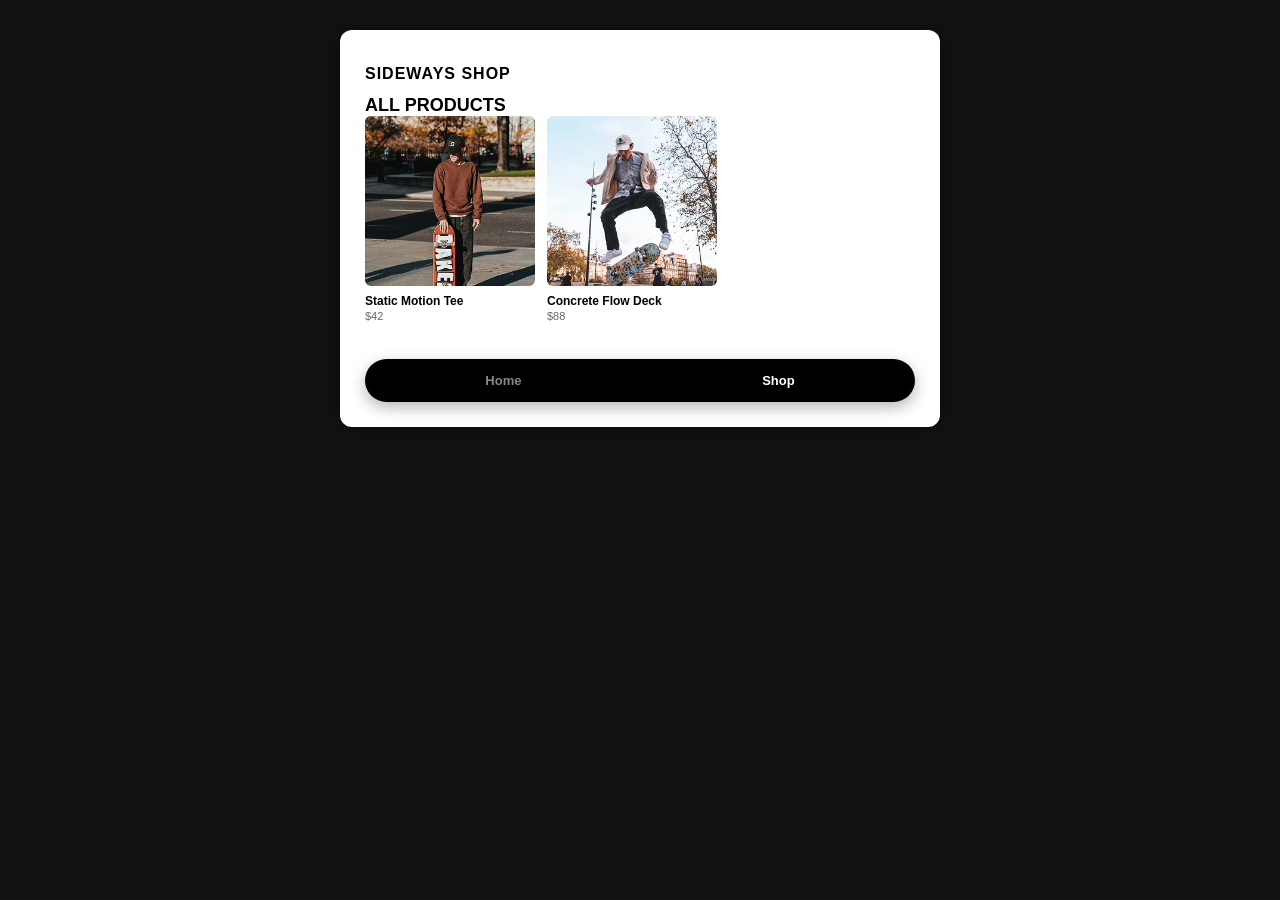
==== page2.html @ 1b43d0b8 "Initial clothing app commit" ====
<!DOCTYPE html>
<html lang="en">
<head>
    <meta charset="UTF-8">
    <meta name="viewport" content="width=device-width, initial-scale=1.0">
    <title>Shop - Mobile Clothing App</title>
    <link rel="stylesheet" href="styles.css">
</head>
<body>
    <div class="app-container">
        <header class="app-header">
            <span class="logo-text">SIDEWAYS SHOP</span>
        </header>

        <h2 class="section-title">ALL PRODUCTS</h2>

        <div class="product-scroll" style="flex-wrap: wrap;">
            <div class="product-card">
                <div class="img-wrapper">
                    <img src="images/Image (Static Motion Tee).png" alt="Static Motion Tee">
                </div>
                <div class="card-info">
                    <h3>Static Motion Tee</h3>
                    <p class="price">$42</p>
                </div>
            </div>

            <div class="product-card">
                <div class="img-wrapper">
                    <img src="images/Image (Concrete Flow Deck).png" alt="Concrete Flow Deck">
                </div>
                <div class="card-info">
                    <h3>Concrete Flow Deck</h3>
                    <p class="price">$88</p>
                </div>
            </div>
        </div>

        <nav class="bottom-nav">
            <a href="index.html" class="nav-item">Home</a>
            <a href="page2.html" class="nav-item active">Shop</a>
        </nav>
    </div>
</body>
</html>
---- styles.css ----
* {
    box-sizing: border-box;
}

body {
    margin: 0;
    padding: 0;
    background-color: #121212; /* Dark ambient background for desktop view */
    font-family: Arial, Helvetica, sans-serif;
}

/* Mobile-First Main Container */
.app-container {
    width: 100%;
    max-width: 420px; /* Standard mobile app viewport width */
    margin: 0 auto;
    background-color: #FFFFFF;
    padding: 15px;
    min-height: 100vh;
    box-shadow: 0 0 20px rgba(0, 0, 0, 0.4);
    transition: all 0.3s ease;
}

/* Tablet & iPad Viewport */
@media (min-width: 768px) {
    .app-container {
        max-width: 600px;
        padding: 25px;
        border-radius: 12px;
        margin: 30px auto;
        min-height: auto;
    }

    .hero-title {
        font-size: 36px !important;
    }

    .product-card {
        min-width: 170px !important;
    }
}

/* Header */
.app-header {
    padding: 10px 0;
    font-weight: 900;
    font-size: 16px;
    letter-spacing: 1px;
}

/* Hero Section */
.hero-card {
    position: relative;
    border-radius: 8px;
    overflow: hidden;
    margin-bottom: 15px;
}

.hero-img {
    width: 100%;
    height: 340px;
    object-fit: cover;
    display: block;
}

.hero-content {
    position: absolute;
    bottom: 20px;
    left: 20px;
    color: #FFFFFF;
}

.sub-tag {
    font-size: 10px;
    letter-spacing: 1px;
    opacity: 0.8;
}

.hero-title {
    font-size: 28px;
    line-height: 1.0;
    font-weight: 900;
    margin: 8px 0 15px 0;
}

.shop-button {
    display: inline-block;
    background-color: #FFFFFF;
    color: #000000;
    text-decoration: none;
    padding: 10px 18px;
    font-size: 13px;
    font-weight: bold;
    border-radius: 4px;
}

/* Filter Tags */
.filter-tags {
    display: flex;
    gap: 8px;
    margin-bottom: 20px;
    overflow-x: auto;
}

.tag {
    background: #F0F0F0;
    border: none;
    padding: 8px 16px;
    border-radius: 20px;
    font-size: 12px;
    font-weight: bold;
    cursor: pointer;
    white-space: nowrap;
}

.tag.active {
    background: #000000;
    color: #FFFFFF;
}

/* Section Headers */
.section-header {
    display: flex;
    justify-content: space-between;
    align-items: flex-end;
    margin-bottom: 12px;
}

.tag-small {
    font-size: 10px;
    color: #1A52EE;
    font-weight: bold;
}

.section-title {
    font-size: 18px;
    font-weight: 900;
    margin: 2px 0 0 0;
}

.view-all {
    font-size: 11px;
    color: #666;
    text-decoration: none;
}

/* Touch-Friendly Horizontal Scroll for Mobile */
.product-scroll {
    display: flex;
    gap: 12px;
    overflow-x: auto;
    padding-bottom: 12px;
    margin-bottom: 25px;
    -webkit-overflow-scrolling: touch; /* Smooth touch scrolling on iOS */
}

.product-card {
    min-width: 140px;
    flex-shrink: 0;
}

.img-wrapper {
    position: relative;
    height: 170px;
    background-color: #F0F0F0;
    border-radius: 6px;
    overflow: hidden;
}

.img-wrapper img {
    width: 100%;
    height: 100%;
    object-fit: cover;
}

.badge {
    position: absolute;
    top: 8px;
    left: 8px;
    background: #000;
    color: #fff;
    font-size: 8px;
    padding: 3px 6px;
    border-radius: 2px;
    font-weight: bold;
}

.badge.blue {
    background: #1A52EE;
}

.card-info h3 {
    font-size: 12px;
    margin: 8px 0 2px 0;
}

.card-info .price {
    font-size: 11px;
    color: #666;
    margin: 0;
}

/* Banners */
.blue-banner {
    background-color: #1A52EE;
    color: #FFFFFF;
    padding: 20px;
    border-radius: 6px;
    display: flex;
    justify-content: space-between;
    align-items: flex-end;
    margin-bottom: 20px;
}

.banner-sub {
    font-size: 10px;
    letter-spacing: 1px;
}

.banner-title {
    font-size: 22px;
    margin: 4px 0 0 0;
    font-weight: 900;
}

.banner-count {
    font-size: 12px;
    font-weight: bold;
}

/* Fit Grid */
.fit-section {
    display: grid;
    grid-template-columns: 1fr 1fr;
    gap: 10px;
    margin-bottom: 25px;
}

.fit-card.dark {
    background: #000000;
    color: #FFFFFF;
    padding: 15px;
    border-radius: 6px;
}

.fit-sub {
    font-size: 8px;
    color: #1A52EE;
    font-weight: bold;
}

.fit-card.dark h2 {
    font-size: 16px;
    line-height: 1.1;
    margin: 8px 0;
}

.fit-card.dark p {
    font-size: 10px;
    color: #AAA;
    line-height: 1.3;
}

.fit-btn {
    background: #FFFFFF;
    border: none;
    font-size: 10px;
    font-weight: bold;
    padding: 8px 12px;
    border-radius: 4px;
    margin-top: 10px;
    cursor: pointer;
}

.fit-card.image-card {
    position: relative;
    border-radius: 6px;
    overflow: hidden;
}

.fit-card.image-card img {
    width: 100%;
    height: 100%;
    object-fit: cover;
}

.image-tag {
    position: absolute;
    bottom: 8px;
    left: 8px;
    background: #FF4D00;
    color: #FFF;
    font-size: 7px;
    font-weight: bold;
    padding: 3px 6px;
    border-radius: 2px;
}

/* Fixed Bottom Navigation */
.bottom-nav {
    position: sticky;
    bottom: 10px;
    display: flex;
    justify-content: space-around;
    background-color: #000000;
    padding: 14px 0;
    border-radius: 30px;
    box-shadow: 0 5px 15px rgba(0,0,0,0.3);
}

.nav-item {
    color: #888888;
    text-decoration: none;
    font-size: 13px;
    font-weight: bold;
}

.nav-item.active {
    color: #FFFFFF;
}
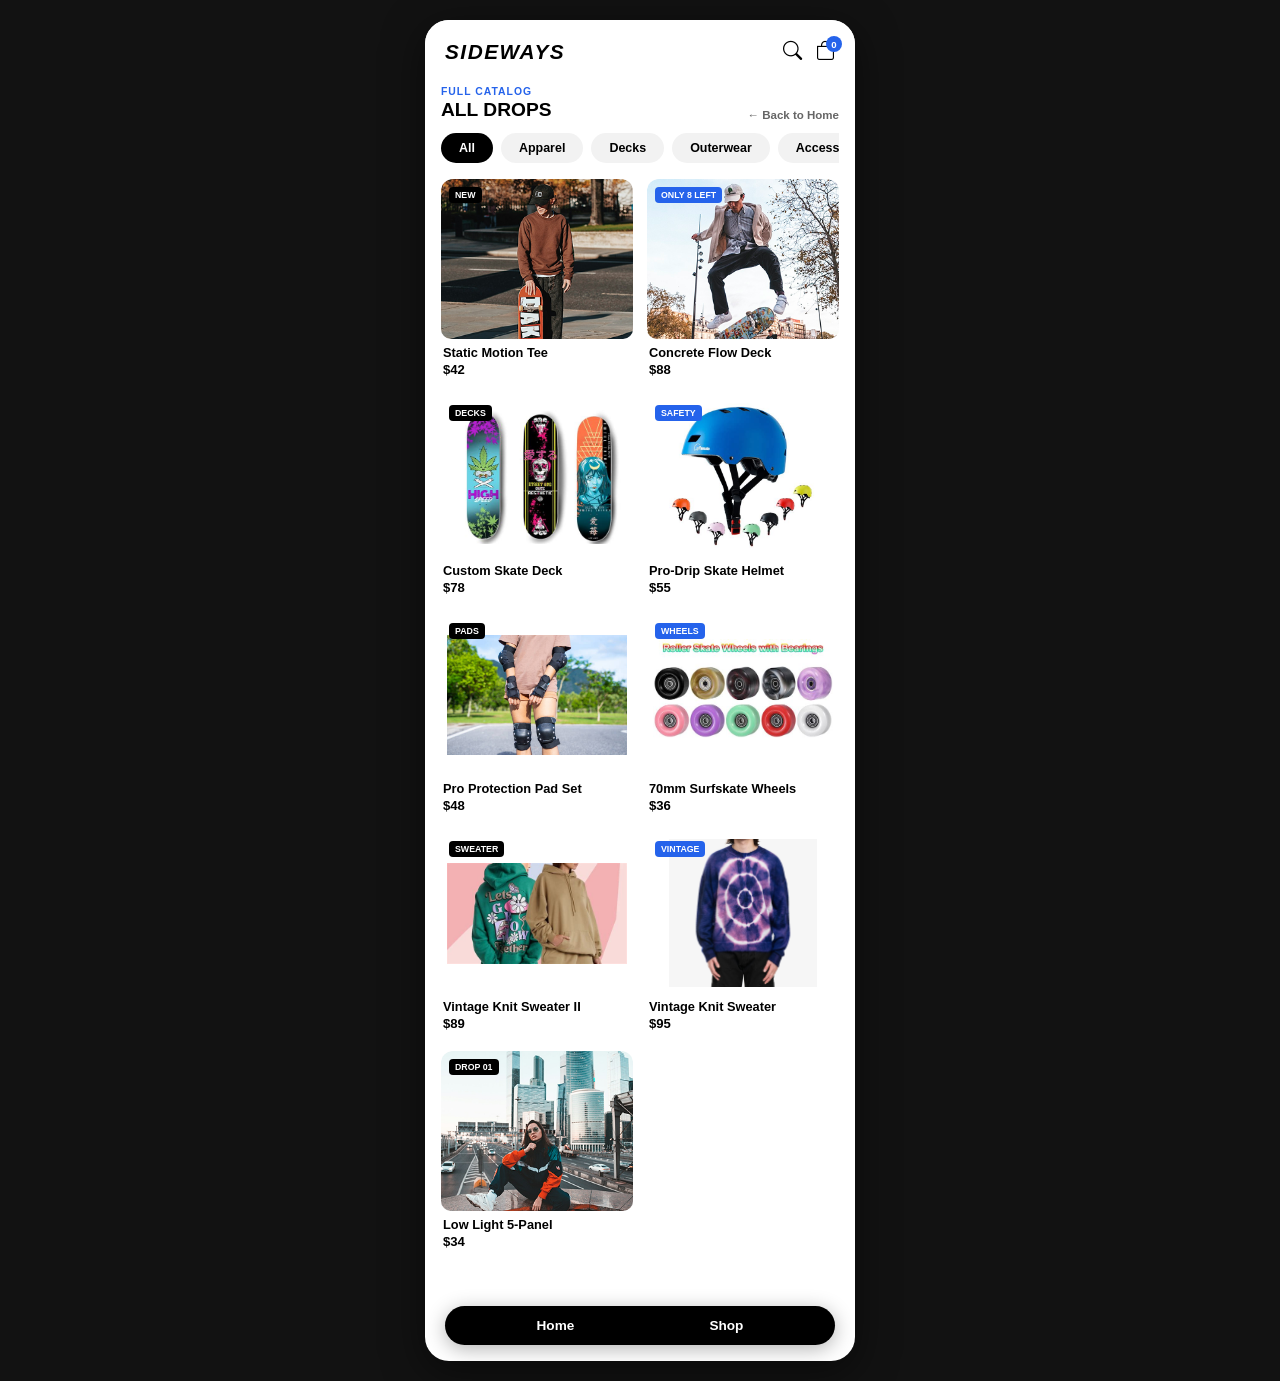
==== commit ef0c288f: "Update shop products, styling, and grid layout" ====
--- a/page2.html
+++ b/page2.html
@@ -3,43 +3,319 @@
 <head>
     <meta charset="UTF-8">
     <meta name="viewport" content="width=device-width, initial-scale=1.0">
-    <title>Shop - Mobile Clothing App</title>
-    <link rel="stylesheet" href="styles.css">
+    <title>SIDEWAYS | Full Shop Catalog</title>
+    <!-- Icons -->
+    <link rel="stylesheet" href="https://cdn.jsdelivr.net/npm/bootstrap-icons@1.11.3/font/bootstrap-icons.min.css">
+    <!-- CSS Link -->
+    <link rel="stylesheet" href="styles/index.css">
 </head>
 <body>
+
     <div class="app-container">
+        
+        <!-- Header -->
         <header class="app-header">
-            <span class="logo-text">SIDEWAYS SHOP</span>
+            <a href="index.html" class="logo-text">SIDEWAYS</a>
+            <div class="header-actions">
+                <button class="icon-btn" id="searchBtn" aria-label="Search"><i class="bi bi-search"></i></button>
+                <button class="icon-btn" id="cartBtn" aria-label="Cart">
+                    <i class="bi bi-bag"></i>
+                    <span class="cart-badge" id="cartCount">0</span>
+                </button>
+            </div>
         </header>
 
-        <h2 class="section-title">ALL PRODUCTS</h2>
-
-        <div class="product-scroll" style="flex-wrap: wrap;">
-            <div class="product-card">
-                <div class="img-wrapper">
-                    <img src="images/Image (Static Motion Tee).png" alt="Static Motion Tee">
-                </div>
-                <div class="card-info">
-                    <h3>Static Motion Tee</h3>
-                    <p class="price">$42</p>
-                </div>
-            </div>
-
-            <div class="product-card">
-                <div class="img-wrapper">
-                    <img src="images/Image (Concrete Flow Deck).png" alt="Concrete Flow Deck">
-                </div>
-                <div class="card-info">
-                    <h3>Concrete Flow Deck</h3>
-                    <p class="price">$88</p>
-                </div>
+        <!-- Section Header -->
+        <div class="section-container">
+            <div class="section-header">
+                <div>
+                    <span class="tag-small">FULL CATALOG</span>
+                    <h2 class="section-title">ALL DROPS</h2>
+                </div>
+                <a href="index.html" class="view-all">&larr; Back to Home</a>
+            </div>
+
+            <!-- Filter Categories -->
+            <div class="filter-tags">
+                <button class="tag active" data-category="All">All</button>
+                <button class="tag" data-category="Apparel">Apparel</button>
+                <button class="tag" data-category="Decks">Decks</button>
+                <button class="tag" data-category="Outerwear">Outerwear</button>
+                <button class="tag" data-category="Accessories">Accessories</button>
+            </div>
+
+            <!-- Product Grid -->
+            <div class="product-grid">
+                
+                <!-- 1. APPAREL: Static Motion Tee -->
+                <div class="product-card" 
+                     data-category="Apparel" 
+                     data-name="Static Motion Tee" 
+                     data-price="42"
+                     data-sizes="XS,S,M,L,XL,XXL"
+                     data-measurements="Chest (Pit-to-Pit): 22 in | Length: 28 in">
+                    <div class="img-wrapper">
+                        <img src="images/Image (Static Motion Tee).png" alt="Static Motion Tee">
+                        <span class="badge">NEW</span>
+                    </div>
+                    <div class="card-info">
+                        <h3>Static Motion Tee</h3>
+                        <p class="price">$42</p>
+                    </div>
+                </div>
+
+                <!-- 2. DECK 1: Concrete Flow Deck -->
+                <div class="product-card" 
+                     data-category="Decks" 
+                     data-name="Concrete Flow Deck" 
+                     data-price="88"
+                     data-sizes="8.0,8.25,8.5"
+                     data-measurements="Width: 8.25 in | Length: 31.8 in | 7-Ply Canadian Maple">
+                    <div class="img-wrapper">
+                        <img src="images/Image (Concrete Flow Deck).png" alt="Concrete Flow Deck">
+                        <span class="badge blue">ONLY 8 LEFT</span>
+                    </div>
+                    <div class="card-info">
+                        <h3>Concrete Flow Deck</h3>
+                        <p class="price">$88</p>
+                    </div>
+                </div>
+
+                <!-- 3. DECK 2: Custom Skate Deck -->
+                <div class="product-card" 
+                     data-category="Decks" 
+                     data-name="Custom Skate Deck" 
+                     data-price="78"
+                     data-sizes="8.125,8.25,8.5"
+                     data-measurements="Width: 8.25 in | Length: 32 in | High Concave">
+                    <div class="img-wrapper contain">
+                        <img src="images/Skate-decks.jpg" alt="Custom Skate Deck">
+                        <span class="badge">DECKS</span>
+                    </div>
+                    <div class="card-info">
+                        <h3>Custom Skate Deck</h3>
+                        <p class="price">$78</p>
+                    </div>
+                </div>
+
+                <!-- 4. ACCESSORY 1: Pro-Drip Skate Helmet -->
+                <div class="product-card" 
+                     data-category="Accessories" 
+                     data-name="Pro-Drip Skate Helmet" 
+                     data-price="55"
+                     data-sizes="S/M,L/XL"
+                     data-measurements="S/M: 54-58cm | L/XL: 58-62cm (ABS Shell + EPS Foam)">
+                    <div class="img-wrapper contain">
+                        <img src="images/helmet.jpg" alt="Pro-Drip Skate Helmet">
+                        <span class="badge blue">SAFETY</span>
+                    </div>
+                    <div class="card-info">
+                        <h3>Pro-Drip Skate Helmet</h3>
+                        <p class="price">$55</p>
+                    </div>
+                </div>
+
+                <!-- 5. ACCESSORY 2: Protection Pad Set -->
+                <div class="product-card" 
+                     data-category="Accessories" 
+                     data-name="Pro Protection Pad Set" 
+                     data-price="48"
+                     data-sizes="S,M,L,XL"
+                     data-measurements="Includes Knee Pads, Elbow Pads & Wrist Guards">
+                    <div class="img-wrapper contain">
+                        <img src="images/pads-set.jpg" alt="Pro Protection Pad Set">
+                        <span class="badge">PADS</span>
+                    </div>
+                    <div class="card-info">
+                        <h3>Pro Protection Pad Set</h3>
+                        <p class="price">$48</p>
+                    </div>
+                </div>
+
+                <!-- 6. ACCESSORY 3: Surfskate Wheels -->
+                <div class="product-card" 
+                     data-category="Accessories" 
+                     data-name="70mm Surfskate Wheels" 
+                     data-price="36"
+                     data-sizes="70mm / 78A,65mm / 80A"
+                     data-measurements="High rebound urethane for grip and carving">
+                    <div class="img-wrapper contain">
+                        <img src="images/Surfskate-Wheels.jpg" alt="70mm Surfskate Wheels">
+                        <span class="badge blue">WHEELS</span>
+                    </div>
+                    <div class="card-info">
+                        <h3>70mm Surfskate Wheels</h3>
+                        <p class="price">$36</p>
+                    </div>
+                </div>
+
+                <!-- 7. OUTERWEAR 1: Vintage Knit Sweater II -->
+                <div class="product-card" 
+                     data-category="Outerwear" 
+                     data-name="Vintage Knit Sweater II" 
+                     data-price="89"
+                     data-sizes="S,M,L,XL"
+                     data-measurements="Chest: 22.5 in | Length: 27.5 in | Heavy Cotton Knit">
+                    <div class="img-wrapper contain">
+                        <img src="images/Sweater2.jpg" alt="Vintage Knit Sweater II">
+                        <span class="badge">SWEATER</span>
+                    </div>
+                    <div class="card-info">
+                        <h3>Vintage Knit Sweater II</h3>
+                        <p class="price">$89</p>
+                    </div>
+                </div>
+
+                <!-- 8. OUTERWEAR 2: Vintage Knit Sweater -->
+                <div class="product-card" 
+                     data-category="Outerwear" 
+                     data-name="Vintage Knit Sweater" 
+                     data-price="95"
+                     data-sizes="S,M,L,XL"
+                     data-measurements="Chest: 23 in | Length: 27 in | 100% Wool">
+                    <div class="img-wrapper contain">
+                        <img src="images/Sweater.jpg" alt="Vintage Knit Sweater">
+                        <span class="badge blue">VINTAGE</span>
+                    </div>
+                    <div class="card-info">
+                        <h3>Vintage Knit Sweater</h3>
+                        <p class="price">$95</p>
+                    </div>
+                </div>
+
+                <!-- 9. ACCESSORY 4: Low Light 5-Panel Hat -->
+                <div class="product-card" 
+                     data-category="Accessories" 
+                     data-name="Low Light 5-Panel" 
+                     data-price="34"
+                     data-sizes="One Size"
+                     data-measurements="Adjustable Strapback (54cm - 61cm)">
+                    <div class="img-wrapper">
+                        <img src="images/Image (Low Light 5-Panel).png" alt="Low Light 5-Panel">
+                        <span class="badge">DROP 01</span>
+                    </div>
+                    <div class="card-info">
+                        <h3>Low Light 5-Panel</h3>
+                        <p class="price">$34</p>
+                    </div>
+                </div>
+
             </div>
         </div>
 
+        <!-- Floating Nav Pill -->
         <nav class="bottom-nav">
             <a href="index.html" class="nav-item">Home</a>
-            <a href="page2.html" class="nav-item active">Shop</a>
+            <a href="javascript:void(0)" class="nav-item active" id="shopNavTrigger">Shop</a>
         </nav>
+
     </div>
+
+    <!-- PRODUCT DETAIL MODAL SHEET -->
+    <div class="modal-overlay" id="productDetailModal">
+        <div class="modal-sheet">
+            <div class="modal-header">
+                <span class="modal-category-tag">Product Overview</span>
+                <button class="modal-close" id="closeProdModal">&times;</button>
+            </div>
+
+            <div class="modal-body-content">
+                <div class="modal-banner">
+                    <img id="modalProdImg" src="" alt="Product Image">
+                </div>
+
+                <div class="modal-info-header">
+                    <div>
+                        <h2 id="modalProdName"></h2>
+                        <span id="modalProdPrice"></span>
+                    </div>
+                </div>
+
+                <div class="modal-size-section">
+                    <label>Select Size</label>
+                    <div id="sizePillContainer" class="pill-container"></div>
+                </div>
+
+                <div class="measurement-box">
+                    <label><i class="bi bi-ruler me-1"></i> Garment Measurements</label>
+                    <p id="modalProdMeasurements"></p>
+                </div>
+
+                <button class="checkout-btn" id="addToBagBtn">ADD TO BASKET</button>
+            </div>
+        </div>
+    </div>
+
+    <!-- CART & CHECKOUT MODAL DRAWER -->
+    <div class="modal-overlay" id="cartModal">
+        <div class="modal-sheet">
+            <div class="modal-header">
+                <h3 id="modalHeading">YOUR BASKET</h3>
+                <button class="modal-close" id="closeCart">&times;</button>
+            </div>
+
+            <!-- Basket Items View -->
+            <div id="basketView">
+                <div class="cart-body" id="cartBody">
+                    <p class="empty-msg">Your shopping bag is empty. Click any item to select size and add it!</p>
+                </div>
+                <div class="cart-footer">
+                    <div class="subtotal">
+                        <span>Subtotal</span>
+                        <strong id="cartSubtotal">$0.00</strong>
+                    </div>
+                    <button class="checkout-btn" id="proceedCheckoutBtn">PROCEED TO CHECKOUT</button>
+                </div>
+            </div>
+
+            <!-- Checkout Form View -->
+            <div id="checkoutFormView" style="display: none; padding-top: 12px;">
+                <p style="font-size: 0.8rem; color: #666; margin-bottom: 12px; font-weight: 700;">Ready to purchase?</p>
+                <form id="checkoutForm" style="display: flex; flex-direction: column; gap: 10px;">
+                    <div>
+                        <label style="font-size: 0.72rem; font-weight: 700; display: block; margin-bottom: 2px;">Full Name</label>
+                        <input type="text" id="custName" required placeholder="John Doe" style="width: 100%; padding: 8px; border: 1px solid #ccc; border-radius: 6px; font-size: 0.8rem;">
+                    </div>
+                    <div>
+                        <label style="font-size: 0.72rem; font-weight: 700; display: block; margin-bottom: 2px;">Delivery Address</label>
+                        <input type="text" id="custAddress" required placeholder="123 Street Name, City" style="width: 100%; padding: 8px; border: 1px solid #ccc; border-radius: 6px; font-size: 0.8rem;">
+                    </div>
+                    <div>
+                        <label style="font-size: 0.72rem; font-weight: 700; display: block; margin-bottom: 2px;">Card Number</label>
+                        <input type="text" id="custCard" required placeholder="4532 •••• •••• 8890" maxlength="19" style="width: 100%; padding: 8px; border: 1px solid #ccc; border-radius: 6px; font-size: 0.8rem;">
+                    </div>
+                    <div style="display: flex; gap: 10px;">
+                        <div style="flex: 1;">
+                            <label style="font-size: 0.72rem; font-weight: 700; display: block; margin-bottom: 2px;">Expiry Date</label>
+                            <input type="text" id="custExp" required placeholder="MM/YY" maxlength="5" style="width: 100%; padding: 8px; border: 1px solid #ccc; border-radius: 6px; font-size: 0.8rem;">
+                        </div>
+                        <div style="flex: 1;">
+                            <label style="font-size: 0.72rem; font-weight: 700; display: block; margin-bottom: 2px;">CVC</label>
+                            <input type="text" id="custCvc" required placeholder="123" maxlength="4" style="width: 100%; padding: 8px; border: 1px solid #ccc; border-radius: 6px; font-size: 0.8rem;">
+                        </div>
+                    </div>
+                    <div style="margin-top: 10px; border-top: 1px solid #eee; padding-top: 10px;">
+                        <div class="subtotal" style="margin-bottom: 10px;">
+                            <span>Total Due</span>
+                            <strong id="formTotalAmount">$0.00</strong>
+                        </div>
+                        <button type="submit" class="checkout-btn" style="background: #2563eb;">PAY NOW</button>
+                        <button type="button" id="backToBasketBtn" style="width: 100%; background: none; border: none; color: #666; margin-top: 8px; font-size: 0.75rem; cursor: pointer;">&larr; Back to Basket</button>
+                    </div>
+                </form>
+            </div>
+
+            <!-- Success Confirmation Screen -->
+            <div id="orderSuccessView" style="display: none; text-align: center; padding: 24px 10px;">
+                <i class="bi bi-check-circle-fill" style="font-size: 2.5rem; color: #2563eb;"></i>
+                <h3 style="margin-top: 10px; font-size: 1.1rem;">ORDER CONFIRMED!</h3>
+                <p style="font-size: 0.8rem; color: #666; margin-top: 6px;">Thank you for your purchase. We are preparing your order for shipment.</p>
+                <button id="finishOrderBtn" class="checkout-btn" style="margin-top: 16px;">CONTINUE SHOPPING</button>
+            </div>
+
+        </div>
+    </div>
+
+    <script src="scripts/index.js"></script>
 </body>
 </html>
--- a/styles/index.css
+++ b/styles/index.css
@@ -0,0 +1,617 @@
+:root {
+    --bg-outer: #121212;
+    --bg-app: #ffffff;
+    --card-bg: #f8f8f8;
+    --text-main: #000000;
+    --text-muted: #666666;
+    --border-color: #eeeeee;
+    --accent-blue: #2563eb;
+    --tag-inactive: #f2f2f2;
+    --tag-active: #000000;
+    --pill-nav-bg: #000000;
+}
+
+* {
+    box-sizing: border-box;
+    margin: 0;
+    padding: 0;
+    font-family: 'Inter', -apple-system, BlinkMacSystemFont, 'Segoe UI', Roboto, sans-serif;
+    -webkit-tap-highlight-color: transparent;
+}
+
+body {
+    background-color: var(--bg-outer);
+    color: var(--text-main);
+    display: flex;
+    justify-content: center;
+    align-items: flex-start;
+    min-height: 100vh;
+    padding: 20px 0;
+}
+
+/* APP CONTAINER */
+.app-container {
+    width: 100%;
+    max-width: 430px;
+    background-color: var(--bg-app);
+    min-height: 880px;
+    border-radius: 24px;
+    position: relative;
+    padding-bottom: 90px;
+    overflow: hidden;
+    box-shadow: 0 10px 40px rgba(0, 0, 0, 0.5);
+}
+
+/* HEADER */
+.app-header {
+    padding: 20px 20px 12px 20px;
+    display: flex;
+    align-items: center;
+    justify-content: space-between;
+    background: var(--bg-app);
+}
+
+.logo-text {
+    font-weight: 900;
+    font-size: 1.3rem;
+    letter-spacing: 1.5px;
+    text-transform: uppercase;
+    font-style: italic;
+    color: var(--text-main);
+    text-decoration: none;
+}
+
+.header-actions {
+    display: flex;
+    align-items: center;
+    gap: 14px;
+}
+
+.icon-btn {
+    background: none;
+    border: none;
+    color: var(--text-main);
+    font-size: 1.2rem;
+    cursor: pointer;
+    position: relative;
+}
+
+.cart-badge {
+    position: absolute;
+    top: -5px;
+    right: -7px;
+    background: var(--accent-blue);
+    color: #ffffff;
+    font-size: 0.6rem;
+    font-weight: 800;
+    width: 16px;
+    height: 16px;
+    border-radius: 50%;
+    display: flex;
+    align-items: center;
+    justify-content: center;
+}
+
+/* CATALOG HEADERS & FILTERS */
+.section-container {
+    padding: 10px 16px 16px 16px;
+}
+
+.section-header {
+    display: flex;
+    justify-content: space-between;
+    align-items: flex-end;
+    margin-bottom: 12px;
+}
+
+.tag-small {
+    font-size: 0.65rem;
+    font-weight: 800;
+    color: var(--accent-blue);
+    letter-spacing: 1px;
+    display: block;
+    margin-bottom: 2px;
+}
+
+.section-title {
+    font-size: 1.2rem;
+    font-weight: 900;
+    color: var(--text-main);
+}
+
+.view-all {
+    color: var(--text-muted);
+    font-size: 0.72rem;
+    text-decoration: none;
+    font-weight: 600;
+}
+
+.filter-tags {
+    display: flex;
+    gap: 8px;
+    padding-bottom: 16px;
+    overflow-x: auto;
+    scrollbar-width: none;
+}
+
+.filter-tags::-webkit-scrollbar {
+    display: none;
+}
+
+.tag {
+    background: var(--tag-inactive);
+    color: var(--text-main);
+    border: none;
+    padding: 8px 18px;
+    border-radius: 20px;
+    font-size: 0.78rem;
+    font-weight: 700;
+    white-space: nowrap;
+    cursor: pointer;
+    transition: all 0.2s;
+}
+
+.tag.active {
+    background: var(--tag-active);
+    color: #ffffff;
+}
+
+/* PRODUCT GRID */
+.product-grid {
+    display: grid;
+    grid-template-columns: repeat(2, 1fr);
+    gap: 14px;
+}
+
+.product-card {
+    width: 100%;
+    background: #ffffff;
+    border-radius: 12px;
+    overflow: hidden;
+    cursor: pointer;
+}
+
+.img-wrapper {
+    position: relative;
+    width: 100%;
+    height: 160px;
+    background: #f5f5f5;
+    border-radius: 10px;
+    overflow: hidden;
+    display: flex;
+    align-items: center;
+    justify-content: center;
+}
+
+.img-wrapper img {
+    width: 100%;
+    height: 100%;
+    object-fit: cover;
+}
+
+.img-wrapper.contain img {
+    object-fit: contain;
+    padding: 6px;
+    background: #ffffff;
+}
+
+.badge {
+    position: absolute;
+    top: 8px;
+    left: 8px;
+    background: #000000;
+    color: #ffffff;
+    font-size: 0.55rem;
+    font-weight: 800;
+    padding: 3px 6px;
+    border-radius: 4px;
+}
+
+.badge.blue {
+    background: var(--accent-blue);
+}
+
+.card-info {
+    padding: 6px 2px;
+}
+
+.card-info h3 {
+    font-size: 0.8rem;
+    font-weight: 700;
+    color: var(--text-main);
+    margin: 0;
+    white-space: nowrap;
+    overflow: hidden;
+    text-overflow: ellipsis;
+}
+
+.card-info .price {
+    font-size: 0.82rem;
+    font-weight: 800;
+    color: var(--text-main);
+    margin-top: 2px;
+}
+
+/* FLOATING NAV PILL */
+.bottom-nav {
+    position: absolute;
+    bottom: 16px;
+    left: 20px;
+    right: 20px;
+    background: var(--pill-nav-bg);
+    border-radius: 30px;
+    display: flex;
+    justify-content: space-around;
+    align-items: center;
+    padding: 12px 24px;
+    z-index: 90;
+    box-shadow: 0 4px 20px rgba(0, 0, 0, 0.3);
+}
+
+.nav-item {
+    color: #ffffff;
+    text-decoration: none;
+    font-size: 0.85rem;
+    font-weight: 700;
+}
+
+/* MODAL OVERLAY (CONSTRAINED TO MOBILE CONTAINER) */
+.modal-overlay {
+    position: fixed;
+    top: 0;
+    left: 0;
+    right: 0;
+    bottom: 0;
+    background: rgba(0, 0, 0, 0.65);
+    backdrop-filter: blur(4px);
+    display: none;
+    justify-content: flex-end;
+    align-items: center;
+    flex-direction: column;
+    z-index: 2000;
+}
+
+.modal-overlay.active {
+    display: flex;
+}
+
+.modal-sheet {
+    background: #ffffff;
+    color: #000000;
+    width: 100%;
+    max-width: 430px;
+    border-radius: 20px 20px 0 0;
+    padding: 20px;
+    max-height: 85vh;
+    overflow-y: auto;
+    box-shadow: 0 -10px 30px rgba(0, 0, 0, 0.3);
+}
+
+.modal-header {
+    display: flex;
+    justify-content: space-between;
+    align-items: center;
+    border-bottom: 1px solid var(--border-color);
+    padding-bottom: 12px;
+}
+
+.modal-category-tag {
+    font-size: 0.7rem;
+    font-weight: 800;
+    letter-spacing: 1px;
+    color: var(--accent-blue);
+    text-transform: uppercase;
+}
+
+.modal-close {
+    background: #f0f0f0;
+    border: none;
+    color: #000000;
+    width: 28px;
+    height: 28px;
+    border-radius: 50%;
+    font-size: 1.2rem;
+    cursor: pointer;
+    display: flex;
+    align-items: center;
+    justify-content: center;
+}
+
+.modal-body-content {
+    padding-top: 14px;
+}
+
+.modal-banner {
+    width: 100%;
+    height: 240px;
+    background: #f8f8f8;
+    border-radius: 12px;
+    overflow: hidden;
+    display: flex;
+    align-items: center;
+    justify-content: center;
+    margin-bottom: 12px;
+}
+
+.modal-banner img {
+    max-width: 100%;
+    max-height: 100%;
+    object-fit: contain;
+}
+
+.modal-info-header {
+    display: flex;
+    justify-content: space-between;
+    align-items: flex-start;
+    margin-bottom: 12px;
+}
+
+.modal-info-header h2 {
+    font-size: 1.2rem;
+    font-weight: 900;
+    color: #000;
+    margin: 0;
+}
+
+.modal-info-header span {
+    font-size: 1.1rem;
+    font-weight: 800;
+    color: var(--accent-blue);
+    display: block;
+    margin-top: 2px;
+}
+
+.modal-size-section {
+    margin-bottom: 14px;
+}
+
+.modal-size-section label {
+    font-size: 0.72rem;
+    font-weight: 800;
+    text-transform: uppercase;
+    color: #666;
+    display: block;
+    margin-bottom: 6px;
+}
+
+.pill-container {
+    display: flex;
+    gap: 8px;
+    flex-wrap: wrap;
+}
+
+.measurement-box {
+    background: #f8f8f8;
+    border: 1px solid #eee;
+    padding: 10px 12px;
+    border-radius: 10px;
+    margin-bottom: 14px;
+}
+
+.measurement-box label {
+    font-size: 0.7rem;
+    font-weight: 800;
+    text-transform: uppercase;
+    color: #000;
+    display: block;
+    margin-bottom: 2px;
+}
+
+.measurement-box p {
+    font-size: 0.75rem;
+    color: #555;
+    line-height: 1.4;
+    margin: 0;
+}
+
+.cart-body {
+    padding: 16px 0;
+}
+
+.empty-msg {
+    color: var(--text-muted);
+    font-size: 0.85rem;
+}
+
+.cart-footer {
+    border-top: 1px solid var(--border-color);
+    padding-top: 14px;
+}
+
+.subtotal {
+    display: flex;
+    justify-content: space-between;
+    margin-bottom: 12px;
+    font-size: 0.9rem;
+    font-weight: 700;
+}
+
+.checkout-btn {
+    width: 100%;
+    background: #000000;
+    color: #ffffff;
+    border: none;
+    padding: 14px;
+    border-radius: 10px;
+    font-weight: 800;
+    cursor: pointer;
+}
+
+/* HERO BANNER FIX */
+.hero-card {
+    position: relative;
+    margin: 0 16px 16px 16px;
+    border-radius: 16px;
+    overflow: hidden;
+    height: 380px; /* Locks height to standard mobile card banner */
+    background: #111111;
+}
+
+.hero-img {
+    width: 100%;
+    height: 100%;
+    object-fit: cover;
+    display: block;
+    filter: brightness(0.75); /* Darkens image slightly so text stands out */
+}
+
+.hero-content {
+    position: absolute;
+    bottom: 20px;
+    left: 20px;
+    right: 20px;
+    z-index: 2;
+}
+
+.sub-tag {
+    font-size: 0.68rem;
+    font-weight: 800;
+    letter-spacing: 1.2px;
+    color: #ffffff;
+    opacity: 0.9;
+    display: block;
+    margin-bottom: 6px;
+}
+
+.hero-title {
+    font-size: 2rem;
+    font-weight: 900;
+    line-height: 0.95;
+    text-transform: uppercase;
+    color: #ffffff;
+    letter-spacing: -0.5px;
+    margin-bottom: 14px;
+}
+
+.shop-button {
+    display: inline-block;
+    background: #ffffff;
+    color: #000000;
+    padding: 10px 18px;
+    border-radius: 20px;
+    font-weight: 700;
+    font-size: 0.8rem;
+    text-decoration: none;
+    transition: background 0.2s;
+}
+
+/* PARK LOOKS BLUE BANNER */
+.blue-banner {
+    background: var(--accent-blue);
+    color: #ffffff;
+    margin: 16px;
+    padding: 20px;
+    border-radius: 14px;
+    display: flex;
+    justify-content: space-between;
+    align-items: center;
+    cursor: pointer;
+}
+
+.banner-sub {
+    font-size: 0.65rem;
+    font-weight: 800;
+    letter-spacing: 1px;
+    display: block;
+    color: #ffffff;
+}
+
+.banner-title {
+    font-size: 1.4rem;
+    font-weight: 900;
+    color: #ffffff;
+    margin-top: 2px;
+}
+
+.banner-count {
+    font-size: 0.72rem;
+    font-weight: 800;
+    background: rgba(255, 255, 255, 0.25);
+    padding: 4px 10px;
+    border-radius: 12px;
+    color: #ffffff;
+}
+
+/* FIT INTELLIGENCE GRID SECTION */
+.fit-section {
+    display: grid;
+    grid-template-columns: 1fr 1fr;
+    gap: 12px;
+    padding: 0 16px 20px 16px;
+}
+
+.fit-card {
+    border-radius: 14px;
+    overflow: hidden;
+    position: relative;
+}
+
+.fit-card.dark {
+    background: #000000;
+    color: #ffffff;
+    padding: 16px;
+    display: flex;
+    flex-direction: column;
+    justify-content: space-between;
+}
+
+.fit-sub {
+    font-size: 0.6rem;
+    font-weight: 800;
+    color: var(--accent-blue);
+    display: block;
+}
+
+.fit-card.dark h2 {
+    font-size: 0.95rem;
+    font-weight: 900;
+    line-height: 1.1;
+    margin: 6px 0;
+    color: #ffffff;
+}
+
+.fit-card.dark p {
+    font-size: 0.62rem;
+    color: #aaaaaa;
+    margin-bottom: 12px;
+    line-height: 1.3;
+}
+
+.fit-btn {
+    background: #ffffff;
+    color: #000000;
+    border: none;
+    padding: 8px 12px;
+    border-radius: 16px;
+    font-size: 0.65rem;
+    font-weight: 800;
+    cursor: pointer;
+    align-self: flex-start;
+}
+
+/* FIX SKATEBOARD MODEL IMAGE HEIGHT */
+.fit-card.image-card {
+    height: 180px;
+    width: 100%;
+}
+
+.fit-card.image-card img {
+    width: 100%;
+    height: 100%;
+    object-fit: cover;
+    display: block;
+}
+
+.image-tag {
+    position: absolute;
+    bottom: 10px;
+    left: 10px;
+    right: 10px;
+    font-size: 0.55rem;
+    font-weight: 800;
+    color: #ffffff;
+    background: rgba(0, 0, 0, 0.75);
+    padding: 4px 6px;
+    border-radius: 6px;
+    text-align: center;
+}
